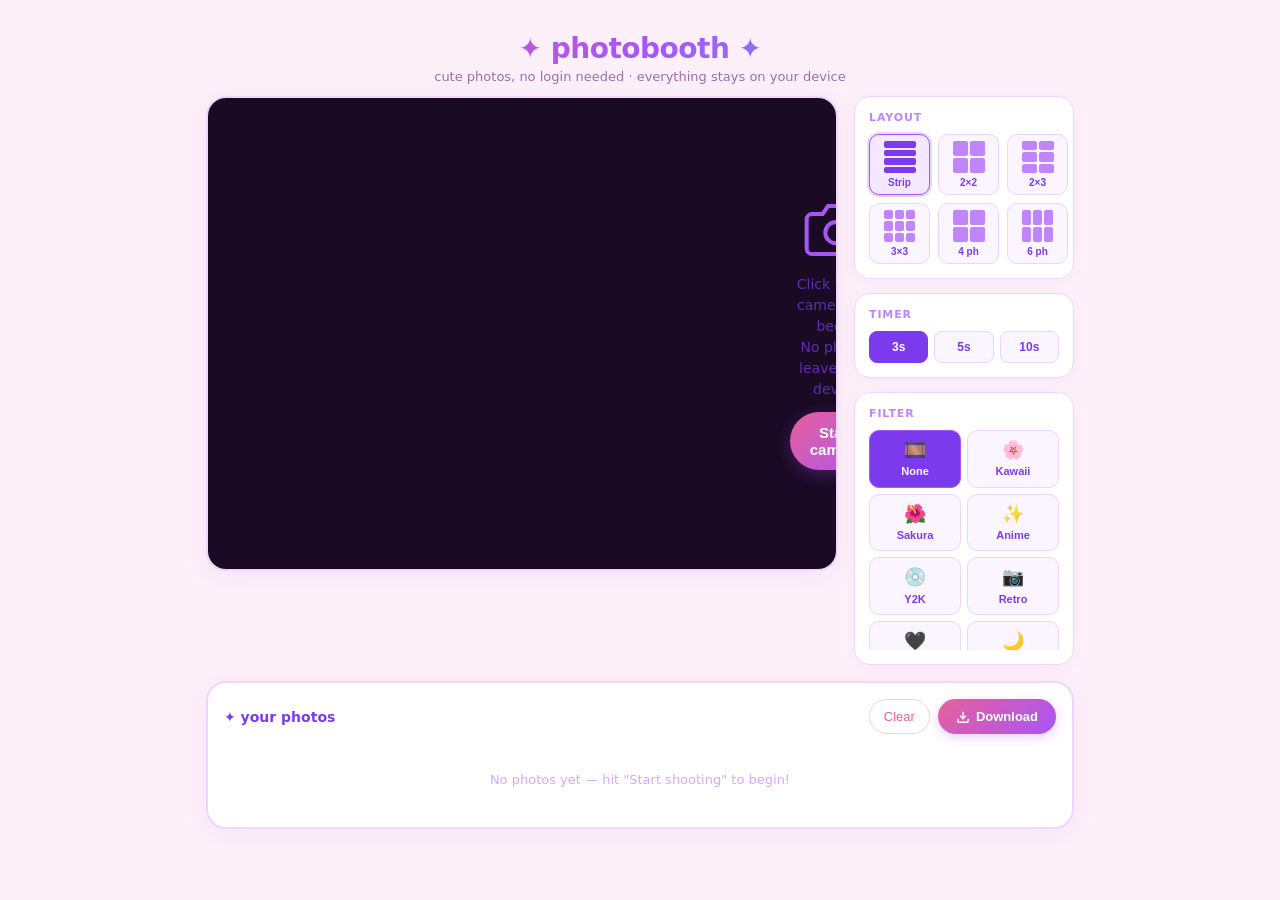
==== index.html @ 2476abb4 "Add files via upload" ====
<!DOCTYPE html>
<html lang="en">
<head>
  <meta charset="UTF-8" />
  <meta name="viewport" content="width=device-width, initial-scale=1.0" />
  <title>✦ Photobooth</title>
  <link rel="stylesheet" href="style.css" />
</head>
<body>
  <div class="app">

    <div class="header">
      <h1>✦ photobooth ✦</h1>
      <p>cute photos, no login needed &middot; everything stays on your device</p>
    </div>

    <div class="main-layout">

      <!-- Camera Section -->
      <div class="camera-section">
        <div class="camera-wrap" id="cameraWrap">
          <video id="video" autoplay playsinline muted></video>
          <canvas id="overlay-canvas"></canvas>
          <div class="countdown-overlay" id="countdown"></div>
          <div class="flash-overlay" id="flash"></div>

          <div class="camera-placeholder" id="placeholder">
            <svg width="64" height="64" viewBox="0 0 24 24" fill="none" stroke="#a855f7" stroke-width="1.5" aria-hidden="true">
              <path d="M23 19a2 2 0 0 1-2 2H3a2 2 0 0 1-2-2V8a2 2 0 0 1 2-2h4l2-3h6l2 3h4a2 2 0 0 1 2 2z"/>
              <circle cx="12" cy="13" r="4"/>
            </svg>
            <p>Click "Start camera" to begin<br />No photos leave your device</p>
            <button class="btn-capture" style="max-width:180px" id="btnStart">Start camera</button>
          </div>
        </div>

        <div class="camera-bar" id="cameraBar">
          <div class="shot-counter" id="shotCounter">0 / 4 photos</div>
          <button class="btn-retake" id="btnRetake" disabled>Retake</button>
          <button class="btn-capture" id="btnCapture" disabled>📸 Start shooting</button>
        </div>
      </div>

      <!-- Sidebar -->
      <div class="sidebar">

        <div class="panel">
          <div class="panel-title">Layout</div>
          <div class="layout-grid" id="layoutGrid"></div>
        </div>

        <div class="panel">
          <div class="panel-title">Timer</div>
          <div class="timer-btns" id="timerBtns"></div>
        </div>

        <div class="panel">
          <div class="panel-title">Filter</div>
          <div class="filter-scroll" id="filterGrid"></div>
        </div>

      </div>
    </div>

    <!-- Strip / Collage Preview -->
    <div class="strip-section" id="stripSection">
      <div class="strip-header">
        <span class="strip-title">✦ your photos</span>
        <div class="strip-actions">
          <button class="btn-clear" id="btnClear">Clear</button>
          <button class="btn-download" id="btnDownload">
            <svg width="14" height="14" viewBox="0 0 24 24" fill="none" stroke="currentColor" stroke-width="2.5" aria-hidden="true">
              <path d="M21 15v4a2 2 0 0 1-2 2H5a2 2 0 0 1-2-2v-4"/>
              <polyline points="7 10 12 15 17 10"/>
              <line x1="12" y1="15" x2="12" y2="3"/>
            </svg>
            Download
          </button>
        </div>
      </div>
      <div id="collagePreview"></div>
    </div>

  </div>

  <!-- Hidden canvas for export -->
  <canvas id="final-canvas" style="display:none"></canvas>

  <script src="script.js"></script>
</body>
</html>
---- style.css ----
/* ============================================
   PHOTOBOOTH — style.css
   ============================================ */

/* ── Reset & Base ── */
*, *::before, *::after {
  box-sizing: border-box;
  margin: 0;
  padding: 0;
}

body {
  font-family: 'Segoe UI', system-ui, sans-serif;
  background: #fdf0f8;
  min-height: 100vh;
  color: #2d1b35;
}

/* ── App Shell ── */
.app {
  max-width: 900px;
  margin: 0 auto;
  padding: 16px;
}

/* ── Header ── */
.header {
  text-align: center;
  padding: 16px 0 12px;
}

.header h1 {
  font-size: 28px;
  font-weight: 700;
  background: linear-gradient(135deg, #e8609a, #a855f7, #60a5fa);
  -webkit-background-clip: text;
  -webkit-text-fill-color: transparent;
  background-clip: text;
  letter-spacing: -0.5px;
}

.header p {
  font-size: 13px;
  color: #9d6db3;
  margin-top: 4px;
}

/* ── Main Two-Column Layout ── */
.main-layout {
  display: grid;
  grid-template-columns: 1fr 220px;
  gap: 16px;
  align-items: start;
}

/* ── Camera Section ── */
.camera-section {
  background: #fff;
  border-radius: 20px;
  overflow: hidden;
  border: 2px solid #f0d6ff;
  box-shadow: 0 4px 24px rgba(168, 85, 247, 0.08);
}

.camera-wrap {
  position: relative;
  width: 100%;
  aspect-ratio: 4 / 3;
  background: #1a0a24;
  overflow: hidden;
  display: flex;
  align-items: center;
  justify-content: center;
}

#video {
  width: 100%;
  height: 100%;
  object-fit: cover;
  transform: scaleX(-1);
  display: block;
}

#overlay-canvas {
  position: absolute;
  inset: 0;
  width: 100%;
  height: 100%;
  pointer-events: none;
  transform: scaleX(-1);
}

/* ── Camera Placeholder ── */
.camera-placeholder {
  display: flex;
  flex-direction: column;
  align-items: center;
  gap: 12px;
  color: #7c3aed;
  padding: 40px;
  text-align: center;
}

.camera-placeholder p {
  font-size: 14px;
  opacity: 0.7;
  line-height: 1.5;
}

/* ── Overlays ── */
.countdown-overlay {
  position: absolute;
  inset: 0;
  display: flex;
  align-items: center;
  justify-content: center;
  background: rgba(0, 0, 0, 0.35);
  font-size: 96px;
  font-weight: 900;
  color: #fff;
  text-shadow: 0 0 40px rgba(232, 96, 154, 0.8);
  z-index: 10;
  pointer-events: none;
  opacity: 0;
  transition: opacity 0.15s;
}

.countdown-overlay.visible {
  opacity: 1;
}

.flash-overlay {
  position: absolute;
  inset: 0;
  background: #fff;
  z-index: 20;
  pointer-events: none;
  opacity: 0;
  transition: opacity 0.15s;
}

.flash-overlay.flash {
  opacity: 1;
}

/* ── Camera Action Bar ── */
.camera-bar {
  display: none;
  padding: 14px 16px;
  align-items: center;
  justify-content: space-between;
  gap: 12px;
  border-top: 1px solid #f0d6ff;
}

.shot-counter {
  font-size: 13px;
  color: #9d6db3;
  font-weight: 500;
  white-space: nowrap;
}

/* ── Buttons ── */
.btn-capture {
  flex: 1;
  padding: 12px 20px;
  background: linear-gradient(135deg, #e8609a, #a855f7);
  border: none;
  border-radius: 50px;
  color: #fff;
  font-size: 15px;
  font-weight: 600;
  cursor: pointer;
  transition: transform 0.1s, box-shadow 0.1s;
  box-shadow: 0 4px 16px rgba(168, 85, 247, 0.3);
}

.btn-capture:hover {
  transform: translateY(-1px);
  box-shadow: 0 6px 20px rgba(168, 85, 247, 0.4);
}

.btn-capture:active {
  transform: scale(0.97);
}

.btn-capture:disabled {
  opacity: 0.5;
  cursor: not-allowed;
  transform: none;
  box-shadow: none;
}

.btn-retake {
  padding: 10px 16px;
  background: none;
  border: 1.5px solid #e0c0ff;
  border-radius: 50px;
  color: #9d6db3;
  font-size: 13px;
  cursor: pointer;
  font-weight: 500;
  transition: background 0.15s;
}

.btn-retake:hover {
  background: #f9f0ff;
}

.btn-retake:disabled {
  opacity: 0.4;
  cursor: not-allowed;
}

/* ── Sidebar ── */
.sidebar {
  display: flex;
  flex-direction: column;
  gap: 14px;
}

.panel {
  background: #fff;
  border-radius: 16px;
  border: 1.5px solid #f0d6ff;
  padding: 14px;
  box-shadow: 0 2px 12px rgba(168, 85, 247, 0.06);
}

.panel-title {
  font-size: 11px;
  font-weight: 700;
  letter-spacing: 0.08em;
  text-transform: uppercase;
  color: #c084fc;
  margin-bottom: 10px;
}

/* ── Layout Picker ── */
.layout-grid {
  display: grid;
  grid-template-columns: repeat(3, 1fr);
  gap: 8px;
}

.layout-btn {
  aspect-ratio: 1;
  border: 1.5px solid #e9d5ff;
  border-radius: 10px;
  background: #faf5ff;
  cursor: pointer;
  display: flex;
  flex-direction: column;
  align-items: center;
  justify-content: center;
  gap: 4px;
  transition: border-color 0.15s, background 0.15s, box-shadow 0.15s;
  padding: 6px;
}

.layout-btn:hover {
  border-color: #a855f7;
  background: #f3e8ff;
}

.layout-btn.active {
  border-color: #a855f7;
  background: #f3e8ff;
  box-shadow: 0 0 0 2px #e9d5ff;
}

.layout-btn span {
  font-size: 10px;
  color: #7c3aed;
  font-weight: 600;
}

.layout-dots {
  display: grid;
  gap: 2px;
  width: 32px;
  height: 32px;
}

.layout-dots .dot {
  background: #c084fc;
  border-radius: 2px;
}

.layout-btn.active .dot {
  background: #7c3aed;
}

/* ── Timer Picker ── */
.timer-btns {
  display: flex;
  gap: 6px;
}

.timer-btn {
  flex: 1;
  padding: 8px;
  border: 1.5px solid #e9d5ff;
  border-radius: 8px;
  background: #faf5ff;
  cursor: pointer;
  font-size: 12px;
  font-weight: 600;
  color: #7c3aed;
  transition: background 0.15s, color 0.15s, border-color 0.15s;
  text-align: center;
}

.timer-btn.active {
  background: #7c3aed;
  color: #fff;
  border-color: #7c3aed;
}

/* ── Filter Picker ── */
.filter-scroll {
  display: grid;
  grid-template-columns: 1fr 1fr;
  gap: 6px;
  max-height: 220px;
  overflow-y: auto;
}

.filter-btn {
  padding: 8px 6px;
  border: 1.5px solid #e9d5ff;
  border-radius: 10px;
  background: #faf5ff;
  cursor: pointer;
  font-size: 11px;
  font-weight: 600;
  color: #7c3aed;
  transition: background 0.15s, color 0.15s, border-color 0.15s;
  text-align: center;
  line-height: 1.3;
}

.filter-btn:hover {
  border-color: #a855f7;
  background: #f3e8ff;
}

.filter-btn.active {
  border-color: #a855f7;
  background: #7c3aed;
  color: #fff;
}

.filter-icon {
  font-size: 18px;
  display: block;
  margin-bottom: 2px;
}

/* ── Collage / Strip Section ── */
.strip-section {
  background: #fff;
  border-radius: 20px;
  border: 2px solid #f0d6ff;
  padding: 16px;
  box-shadow: 0 4px 24px rgba(168, 85, 247, 0.08);
  margin-top: 16px;
}

.strip-header {
  display: flex;
  align-items: center;
  justify-content: space-between;
  margin-bottom: 14px;
}

.strip-title {
  font-size: 14px;
  font-weight: 700;
  color: #7c3aed;
}

.strip-actions {
  display: flex;
  gap: 8px;
}

.btn-download {
  padding: 9px 18px;
  background: linear-gradient(135deg, #e8609a, #a855f7);
  border: none;
  border-radius: 50px;
  color: #fff;
  font-size: 13px;
  font-weight: 600;
  cursor: pointer;
  display: flex;
  align-items: center;
  gap: 6px;
  transition: transform 0.1s, box-shadow 0.1s;
  box-shadow: 0 3px 12px rgba(168, 85, 247, 0.3);
}

.btn-download:hover {
  transform: translateY(-1px);
  box-shadow: 0 5px 16px rgba(168, 85, 247, 0.4);
}

.btn-download:active {
  transform: scale(0.97);
}

.btn-clear {
  padding: 9px 14px;
  background: none;
  border: 1.5px solid #fecdd3;
  border-radius: 50px;
  color: #e8609a;
  font-size: 13px;
  font-weight: 500;
  cursor: pointer;
  transition: background 0.15s;
}

.btn-clear:hover {
  background: #fff1f2;
}

/* ── Collage Preview ── */
.empty-strip {
  text-align: center;
  color: #c084fc;
  font-size: 13px;
  padding: 24px;
  opacity: 0.7;
}

.photo-strip {
  display: flex;
  flex-direction: column;
  gap: 4px;
  background: #1a0a24;
  padding: 8px;
  border-radius: 8px;
  width: fit-content;
}

.strip-photo {
  width: 120px;
  height: 90px;
  object-fit: cover;
  border-radius: 4px;
  display: block;
}

.collage-grid {
  display: grid;
  gap: 4px;
  background: #1a0a24;
  padding: 8px;
  border-radius: 8px;
  width: fit-content;
}

.collage-photo {
  width: 100%;
  height: 100%;
  object-fit: cover;
  border-radius: 4px;
  display: block;
}

.collage-empty-cell {
  background: #2d1042;
  display: flex;
  align-items: center;
  justify-content: center;
  color: #6d28d9;
  font-size: 20px;
  border-radius: 4px;
}

/* ── Responsive ── */
@media (max-width: 640px) {
  .main-layout {
    grid-template-columns: 1fr;
  }

  .sidebar {
    flex-direction: row;
    flex-wrap: wrap;
  }

  .panel {
    flex: 1;
    min-width: 160px;
  }

  .header h1 {
    font-size: 22px;
  }
}
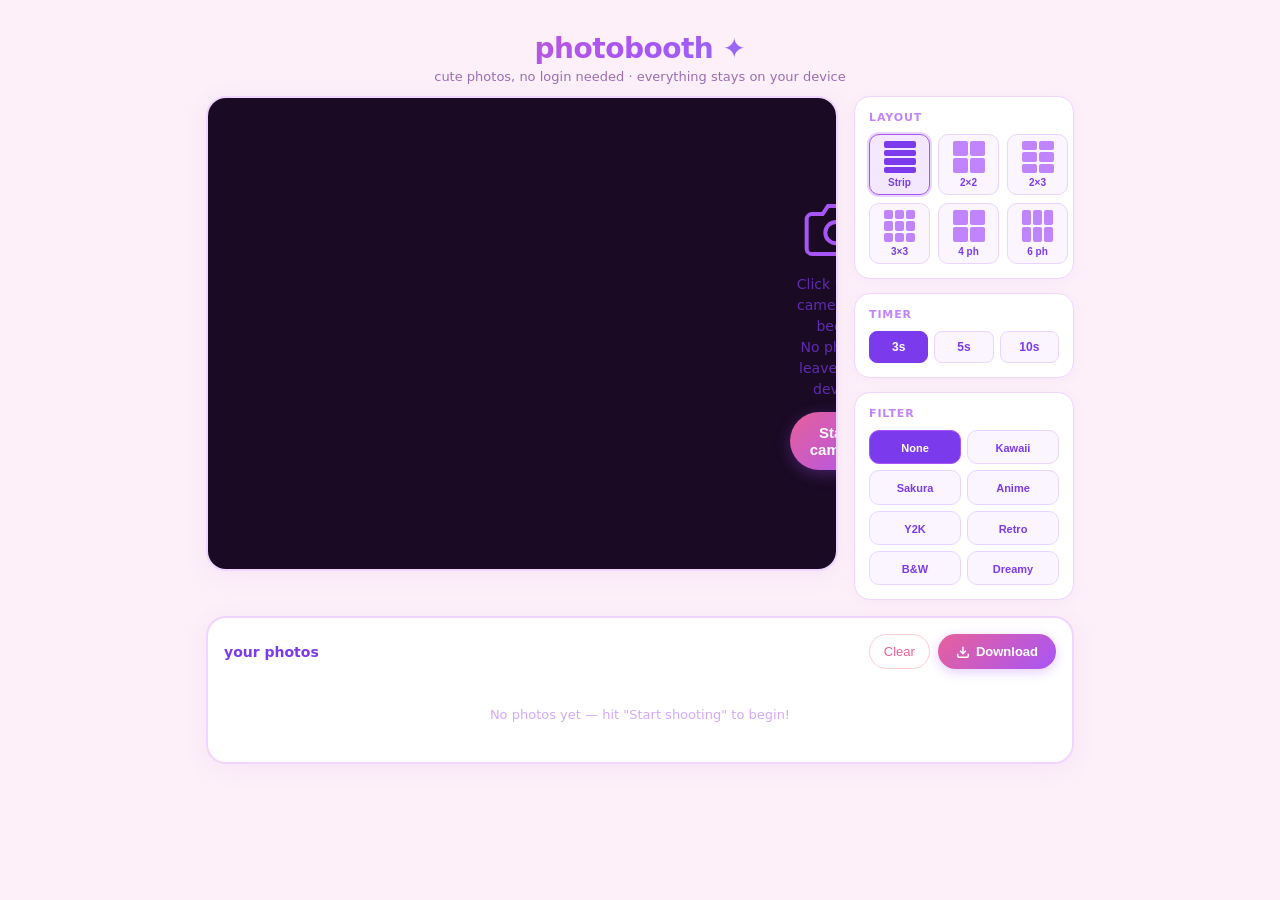
==== commit 567c1688: "Remove special characters from title and headers" ====
--- a/index.html
+++ b/index.html
@@ -3,14 +3,14 @@
 <head>
   <meta charset="UTF-8" />
   <meta name="viewport" content="width=device-width, initial-scale=1.0" />
-  <title>✦ Photobooth</title>
+  <title>Photobooth</title>
   <link rel="stylesheet" href="style.css" />
 </head>
 <body>
   <div class="app">
 
     <div class="header">
-      <h1>✦ photobooth ✦</h1>
+      <h1>photobooth ✦</h1>
       <p>cute photos, no login needed &middot; everything stays on your device</p>
     </div>
 
@@ -65,7 +65,7 @@
     <!-- Strip / Collage Preview -->
     <div class="strip-section" id="stripSection">
       <div class="strip-header">
-        <span class="strip-title">✦ your photos</span>
+        <span class="strip-title">your photos</span>
         <div class="strip-actions">
           <button class="btn-clear" id="btnClear">Clear</button>
           <button class="btn-download" id="btnDownload">
@@ -88,4 +88,4 @@
 
   <script src="script.js"></script>
 </body>
-</html>+</html>
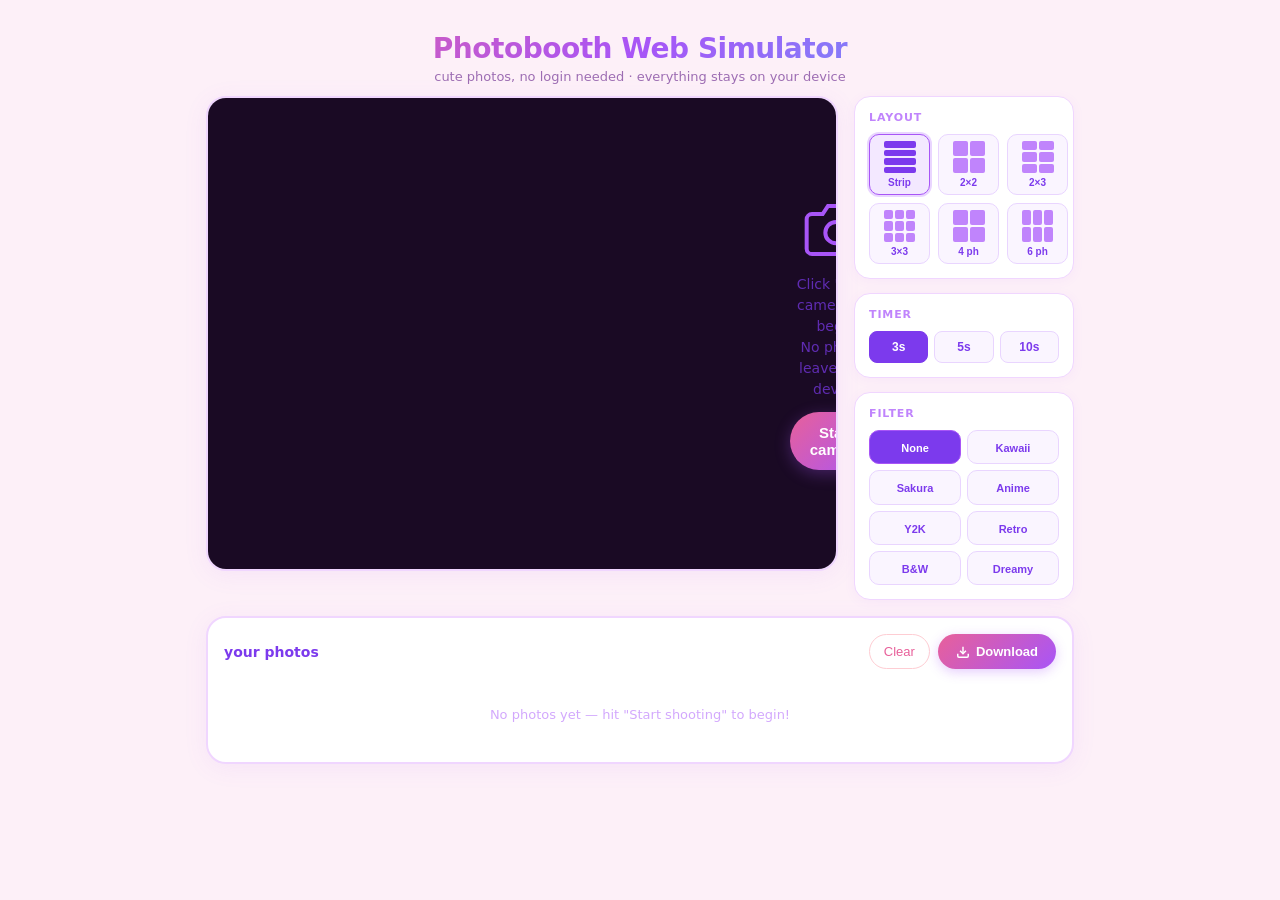
==== commit dd0bcc59: "Update header and button text in index.html" ====
--- a/index.html
+++ b/index.html
@@ -10,7 +10,7 @@
   <div class="app">
 
     <div class="header">
-      <h1>photobooth ✦</h1>
+      <h1>Photobooth Web Simulator</h1>
       <p>cute photos, no login needed &middot; everything stays on your device</p>
     </div>
 
@@ -37,7 +37,7 @@
         <div class="camera-bar" id="cameraBar">
           <div class="shot-counter" id="shotCounter">0 / 4 photos</div>
           <button class="btn-retake" id="btnRetake" disabled>Retake</button>
-          <button class="btn-capture" id="btnCapture" disabled>📸 Start shooting</button>
+          <button class="btn-capture" id="btnCapture" disabled>Start shooting</button>
         </div>
       </div>
 
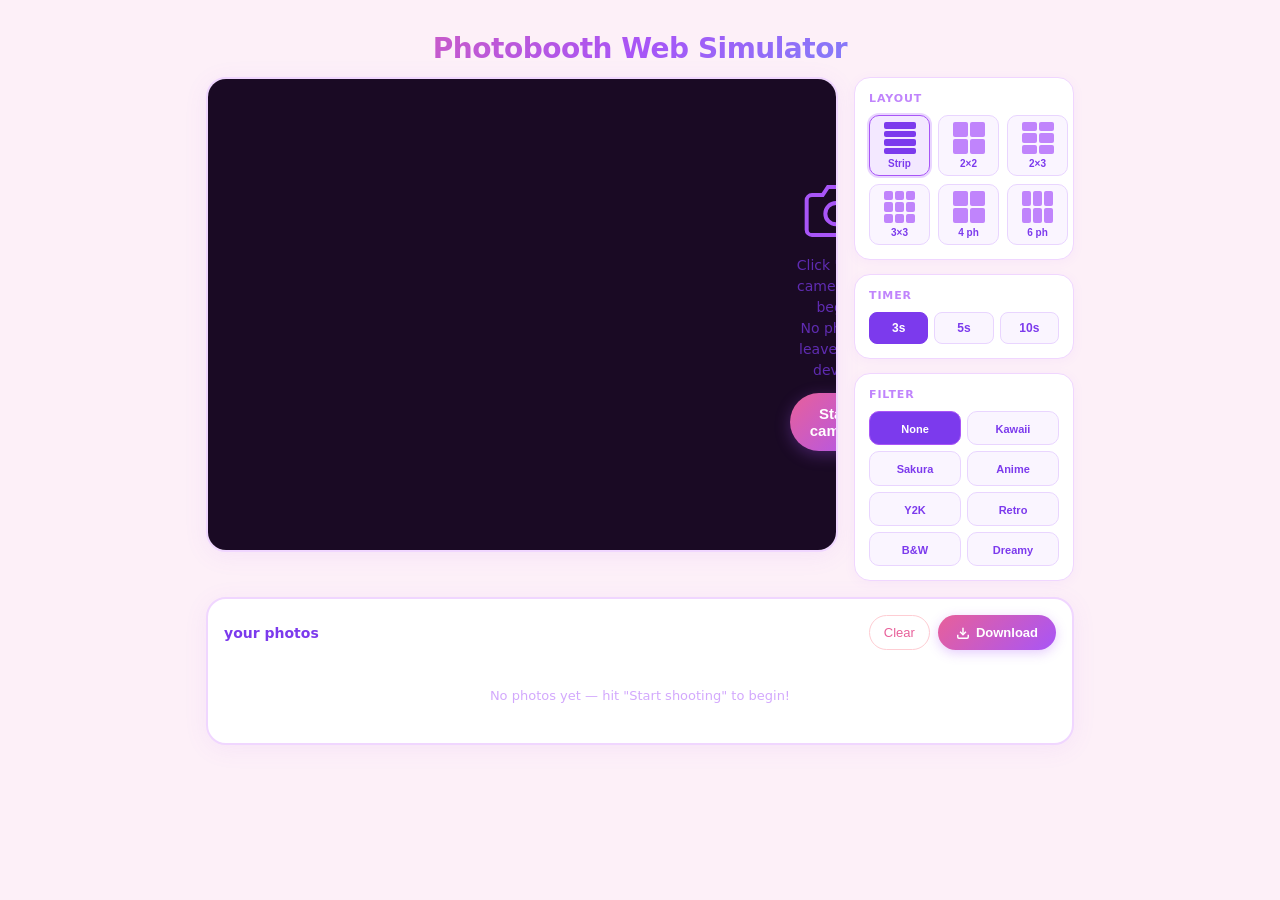
==== commit a7f3a3aa: "Update index.html" ====
--- a/index.html
+++ b/index.html
@@ -3,7 +3,7 @@
 <head>
   <meta charset="UTF-8" />
   <meta name="viewport" content="width=device-width, initial-scale=1.0" />
-  <title>Photobooth</title>
+  <title> Photobooth Sim </title>
   <link rel="stylesheet" href="style.css" />
 </head>
 <body>
@@ -11,7 +11,7 @@
 
     <div class="header">
       <h1>Photobooth Web Simulator</h1>
-      <p>cute photos, no login needed &middot; everything stays on your device</p>
+    <!-- <p>cute photos, no login needed &middot; everything stays on your device</p> -->
     </div>
 
     <div class="main-layout">
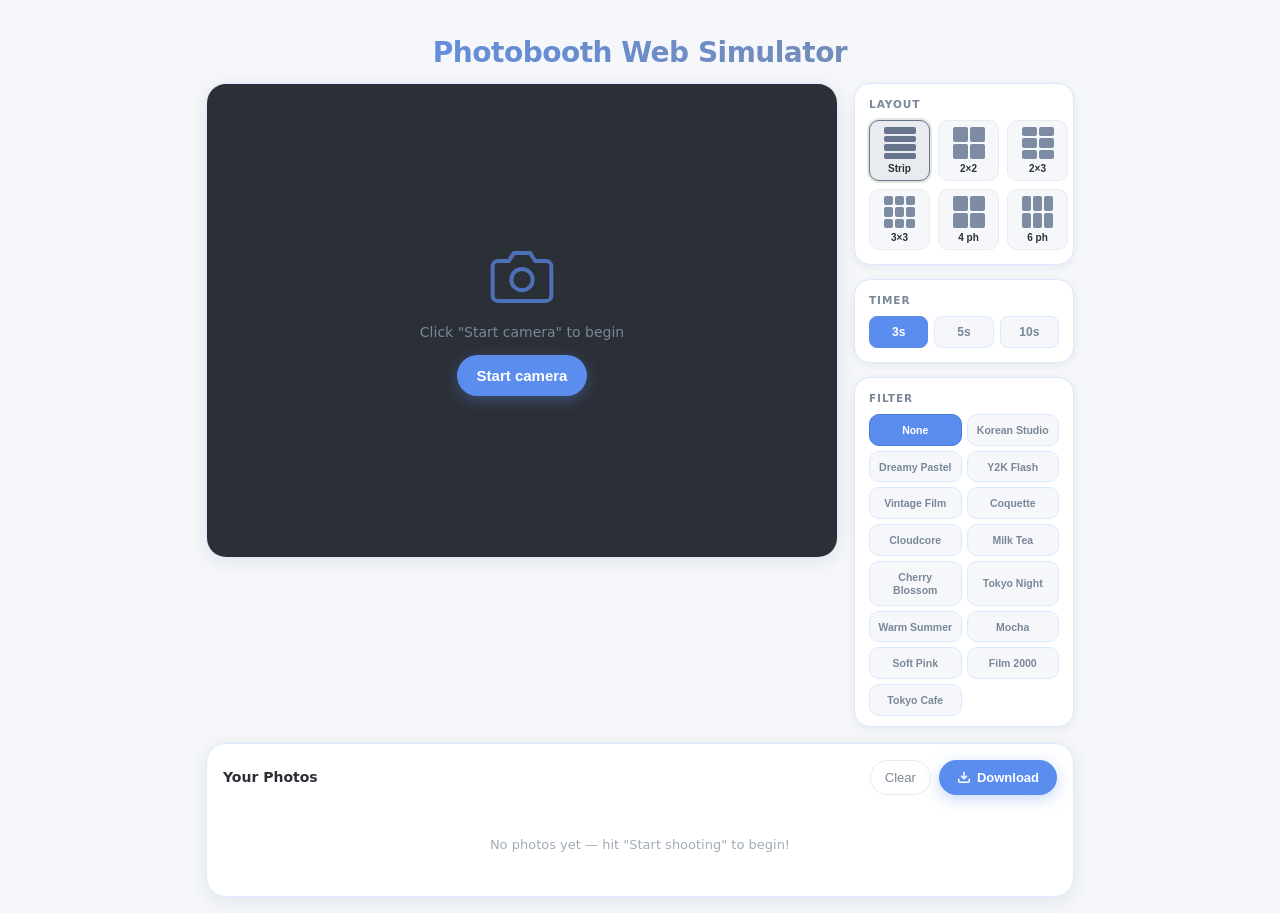
==== commit 9dad679b: "Add files via upload" ====
--- a/index.html
+++ b/index.html
@@ -3,7 +3,7 @@
 <head>
   <meta charset="UTF-8" />
   <meta name="viewport" content="width=device-width, initial-scale=1.0" />
-  <title> Photobooth Sim </title>
+  <title>Photobooth Web Simulator - Beta</title>
   <link rel="stylesheet" href="style.css" />
 </head>
 <body>
@@ -11,15 +11,20 @@
 
     <div class="header">
       <h1>Photobooth Web Simulator</h1>
-    <!-- <p>cute photos, no login needed &middot; everything stays on your device</p> -->
     </div>
 
     <div class="main-layout">
 
-      <!-- Camera Section -->
+      <!-- Camera Section --> 
       <div class="camera-section">
         <div class="camera-wrap" id="cameraWrap">
-          <video id="video" autoplay playsinline muted></video>
+          <!--
+            #glCanvas  — WebGL canvas that renders the live filtered preview.
+            #video     — hidden; used only as a WebGL texture source.
+            #overlay-canvas — 2D canvas for emoji particle animation on top.
+          -->
+          <canvas id="glCanvas"></canvas>
+          <video id="video" autoplay playsinline muted style="display:none"></video>
           <canvas id="overlay-canvas"></canvas>
           <div class="countdown-overlay" id="countdown"></div>
           <div class="flash-overlay" id="flash"></div>
@@ -29,7 +34,7 @@
               <path d="M23 19a2 2 0 0 1-2 2H3a2 2 0 0 1-2-2V8a2 2 0 0 1 2-2h4l2-3h6l2 3h4a2 2 0 0 1 2 2z"/>
               <circle cx="12" cy="13" r="4"/>
             </svg>
-            <p>Click "Start camera" to begin<br />No photos leave your device</p>
+            <p>Click "Start camera" to begin</p>
             <button class="btn-capture" style="max-width:180px" id="btnStart">Start camera</button>
           </div>
         </div>
@@ -37,7 +42,7 @@
         <div class="camera-bar" id="cameraBar">
           <div class="shot-counter" id="shotCounter">0 / 4 photos</div>
           <button class="btn-retake" id="btnRetake" disabled>Retake</button>
-          <button class="btn-capture" id="btnCapture" disabled>Start shooting</button>
+          <button class="btn-capture" id="btnCapture" disabled> Start shooting</button>
         </div>
       </div>
 
@@ -54,7 +59,7 @@
           <div class="timer-btns" id="timerBtns"></div>
         </div>
 
-        <div class="panel">
+        <div class="panel panel-filters">
           <div class="panel-title">Filter</div>
           <div class="filter-scroll" id="filterGrid"></div>
         </div>
@@ -62,10 +67,16 @@
       </div>
     </div>
 
-    <!-- Strip / Collage Preview -->
-    <div class="strip-section" id="stripSection">
+    <!-- Processing toast — shown during heavy WebGL operations -->
+    <div class="processing-toast" id="processingToast">
+      <span class="processing-spinner"></span>
+      <span id="processingMsg">Applying filter…</span>
+    </div>
+
+    <!-- Collage Preview -->
+    <div class="strip-section">
       <div class="strip-header">
-        <span class="strip-title">your photos</span>
+        <span class="strip-title">Your Photos</span>
         <div class="strip-actions">
           <button class="btn-clear" id="btnClear">Clear</button>
           <button class="btn-download" id="btnDownload">
@@ -83,9 +94,12 @@
 
   </div>
 
-  <!-- Hidden canvas for export -->
+  <!-- Hidden 2D canvas for final collage export -->
   <canvas id="final-canvas" style="display:none"></canvas>
 
+  <!-- filters.js defines AESTHETIC_FILTERS and the WebGL engine -->
+  <script src="filters.js"></script>
+  <!-- script.js handles camera, capture flow, UI, collage, download -->
   <script src="script.js"></script>
 </body>
-</html>
+</html>
--- a/style.css
+++ b/style.css
@@ -1,6 +1,29 @@
 /* ============================================
    PHOTOBOOTH — style.css
    ============================================ */
+
+/* ── Design Tokens ── */
+:root {
+  --primary-blue:      #5B8DEF;
+  --primary-blue-dark: #4679DD;
+  --primary-blue-light:#DCE8FF;
+
+  --steel-blue:        #7D8CA3;
+  --steel-blue-dark:   #66758C;
+  --steel-blue-light:  #E8ECF1;
+
+  --background:        #F5F7FA;
+  --surface:           #FFFFFF;
+  --surface-alt:       #EEF2F6;
+
+  --cool-gray:         #7A8798;
+  --text:              #2B2F36;
+  --navy:              #1B2A41;
+
+  --shadow-sm:         0 2px 10px rgba(27, 42, 65, 0.07);
+  --shadow-md:         0 4px 20px rgba(27, 42, 65, 0.09);
+  --shadow-blue:       0 4px 16px rgba(91, 141, 239, 0.35);
+}
 
 /* ── Reset & Base ── */
 *, *::before, *::after {
@@ -11,9 +34,9 @@
 
 body {
   font-family: 'Segoe UI', system-ui, sans-serif;
-  background: #fdf0f8;
+  background: var(--background);
   min-height: 100vh;
-  color: #2d1b35;
+  color: var(--text);
 }
 
 /* ── App Shell ── */
@@ -26,13 +49,13 @@
 /* ── Header ── */
 .header {
   text-align: center;
-  padding: 16px 0 12px;
+  padding: 20px 0 14px;
 }
 
 .header h1 {
   font-size: 28px;
   font-weight: 700;
-  background: linear-gradient(135deg, #e8609a, #a855f7, #60a5fa);
+  background: linear-gradient(135deg, var(--primary-blue), var(--steel-blue));
   -webkit-background-clip: text;
   -webkit-text-fill-color: transparent;
   background-clip: text;
@@ -41,8 +64,8 @@
 
 .header p {
   font-size: 13px;
-  color: #9d6db3;
-  margin-top: 4px;
+  color: var(--cool-gray);
+  margin-top: 5px;
 }
 
 /* ── Main Two-Column Layout ── */
@@ -55,30 +78,32 @@
 
 /* ── Camera Section ── */
 .camera-section {
-  background: #fff;
+  background: var(--surface);
   border-radius: 20px;
   overflow: hidden;
-  border: 2px solid #f0d6ff;
-  box-shadow: 0 4px 24px rgba(168, 85, 247, 0.08);
+  border: 1.5px solid var(--primary-blue-light);
+  box-shadow: var(--shadow-md);
 }
 
 .camera-wrap {
   position: relative;
   width: 100%;
   aspect-ratio: 4 / 3;
-  background: #1a0a24;
+  background: var(--text);
   overflow: hidden;
   display: flex;
   align-items: center;
   justify-content: center;
 }
 
-#video {
+/* WebGL canvas — fills the camera wrap, mirroring handled in GLSL */
+#glCanvas {
+  position: absolute;
+  inset: 0;
   width: 100%;
   height: 100%;
   object-fit: cover;
-  transform: scaleX(-1);
-  display: block;
+  display: none;
 }
 
 #overlay-canvas {
@@ -87,7 +112,6 @@
   width: 100%;
   height: 100%;
   pointer-events: none;
-  transform: scaleX(-1);
 }
 
 /* ── Camera Placeholder ── */
@@ -96,15 +120,21 @@
   flex-direction: column;
   align-items: center;
   gap: 12px;
-  color: #7c3aed;
+  color: var(--primary-blue);
   padding: 40px;
   text-align: center;
+  z-index: 2;
+}
+
+.camera-placeholder svg {
+  stroke: var(--primary-blue);
+  opacity: 0.7;
 }
 
 .camera-placeholder p {
   font-size: 14px;
-  opacity: 0.7;
-  line-height: 1.5;
+  color: var(--cool-gray);
+  line-height: 1.6;
 }
 
 /* ── Overlays ── */
@@ -114,11 +144,11 @@
   display: flex;
   align-items: center;
   justify-content: center;
-  background: rgba(0, 0, 0, 0.35);
+  background: rgba(53, 53, 53, 0.40);
   font-size: 96px;
   font-weight: 900;
-  color: #fff;
-  text-shadow: 0 0 40px rgba(232, 96, 154, 0.8);
+  color: var(--surface);
+  text-shadow: 0 0 40px rgba(216, 167, 177, 0.8);
   z-index: 10;
   pointer-events: none;
   opacity: 0;
@@ -132,7 +162,7 @@
 .flash-overlay {
   position: absolute;
   inset: 0;
-  background: #fff;
+  background: var(--surface);
   z-index: 20;
   pointer-events: none;
   opacity: 0;
@@ -150,34 +180,36 @@
   align-items: center;
   justify-content: space-between;
   gap: 12px;
-  border-top: 1px solid #f0d6ff;
+  border-top: 1px solid var(--primary-blue-light);
+  background: var(--surface);
 }
 
 .shot-counter {
   font-size: 13px;
-  color: #9d6db3;
+  color: var(--cool-gray);
   font-weight: 500;
   white-space: nowrap;
 }
 
-/* ── Buttons ── */
+/* ── Primary Button (capture / download) ── */
 .btn-capture {
   flex: 1;
   padding: 12px 20px;
-  background: linear-gradient(135deg, #e8609a, #a855f7);
+  background: var(--primary-blue);
   border: none;
   border-radius: 50px;
-  color: #fff;
+  color: var(--surface);
   font-size: 15px;
   font-weight: 600;
   cursor: pointer;
-  transition: transform 0.1s, box-shadow 0.1s;
-  box-shadow: 0 4px 16px rgba(168, 85, 247, 0.3);
+  transition: transform 0.1s, box-shadow 0.1s, background 0.15s;
+  box-shadow: var(--shadow-blue);
 }
 
 .btn-capture:hover {
+  background: var(--primary-blue-dark);
   transform: translateY(-1px);
-  box-shadow: 0 6px 20px rgba(168, 85, 247, 0.4);
+  box-shadow: 0 6px 20px rgba(216, 167, 177, 0.45);
 }
 
 .btn-capture:active {
@@ -185,32 +217,31 @@
 }
 
 .btn-capture:disabled {
-  opacity: 0.5;
+  opacity: 0.45;
   cursor: not-allowed;
   transform: none;
   box-shadow: none;
 }
 
+/* ── Ghost Button (retake / clear) ── */
 .btn-retake {
   padding: 10px 16px;
   background: none;
-  border: 1.5px solid #e0c0ff;
+  border: 1.5px solid var(--primary-blue-light);
   border-radius: 50px;
-  color: #9d6db3;
+  color: var(--cool-gray);
   font-size: 13px;
   cursor: pointer;
   font-weight: 500;
-  transition: background 0.15s;
+  transition: background 0.15s, border-color 0.15s;
 }
 
 .btn-retake:hover {
-  background: #f9f0ff;
-}
-
-.btn-retake:disabled {
-  opacity: 0.4;
-  cursor: not-allowed;
-}
+  background: var(--surface-alt);
+  border-color: var(--primary-blue);
+}
+
+.btn-retake:disabled { opacity: 0.4; cursor: not-allowed; }
 
 /* ── Sidebar ── */
 .sidebar {
@@ -220,19 +251,19 @@
 }
 
 .panel {
-  background: #fff;
+  background: var(--surface);
   border-radius: 16px;
-  border: 1.5px solid #f0d6ff;
+  border: 1.5px solid var(--primary-blue-light);
   padding: 14px;
-  box-shadow: 0 2px 12px rgba(168, 85, 247, 0.06);
+  box-shadow: var(--shadow-sm);
 }
 
 .panel-title {
-  font-size: 11px;
+  font-size: 10.5px;
   font-weight: 700;
-  letter-spacing: 0.08em;
+  letter-spacing: 0.09em;
   text-transform: uppercase;
-  color: #c084fc;
+  color: var(--cool-gray);
   margin-bottom: 10px;
 }
 
@@ -245,9 +276,9 @@
 
 .layout-btn {
   aspect-ratio: 1;
-  border: 1.5px solid #e9d5ff;
+  border: 1.5px solid var(--steel-blue-light);
   border-radius: 10px;
-  background: #faf5ff;
+  background: var(--background);
   cursor: pointer;
   display: flex;
   flex-direction: column;
@@ -259,111 +290,146 @@
 }
 
 .layout-btn:hover {
-  border-color: #a855f7;
-  background: #f3e8ff;
+  border-color: var(--steel-blue);
+  background: var(--steel-blue-light);
 }
 
 .layout-btn.active {
-  border-color: #a855f7;
-  background: #f3e8ff;
-  box-shadow: 0 0 0 2px #e9d5ff;
+  border-color: var(--steel-blue-dark);
+  background: var(--steel-blue-light);
+  box-shadow: 0 0 0 2px rgba(168, 184, 160, 0.35);
 }
 
 .layout-btn span {
   font-size: 10px;
-  color: #7c3aed;
+  color: var(--text);
   font-weight: 600;
 }
 
-.layout-dots {
-  display: grid;
-  gap: 2px;
-  width: 32px;
-  height: 32px;
-}
-
-.layout-dots .dot {
-  background: #c084fc;
-  border-radius: 2px;
-}
-
-.layout-btn.active .dot {
-  background: #7c3aed;
-}
+.layout-dots { display: grid; gap: 2px; width: 32px; height: 32px; }
+.layout-dots .dot { background: var(--steel-blue); border-radius: 2px; }
+.layout-btn.active .dot { background: var(--steel-blue-dark); }
 
 /* ── Timer Picker ── */
-.timer-btns {
-  display: flex;
-  gap: 6px;
-}
+.timer-btns { display: flex; gap: 6px; }
 
 .timer-btn {
   flex: 1;
   padding: 8px;
-  border: 1.5px solid #e9d5ff;
+  border: 1.5px solid var(--primary-blue-light);
   border-radius: 8px;
-  background: #faf5ff;
+  background: var(--background);
   cursor: pointer;
   font-size: 12px;
   font-weight: 600;
-  color: #7c3aed;
+  color: var(--cool-gray);
   transition: background 0.15s, color 0.15s, border-color 0.15s;
   text-align: center;
 }
 
 .timer-btn.active {
-  background: #7c3aed;
-  color: #fff;
-  border-color: #7c3aed;
+  background: var(--primary-blue);
+  color: var(--surface);
+  border-color: var(--primary-blue);
+}
+
+.timer-btn:hover:not(.active) {
+  border-color: var(--primary-blue);
+  background: var(--surface-alt);
 }
 
 /* ── Filter Picker ── */
+.panel-filters { padding-bottom: 10px; }
+
 .filter-scroll {
   display: grid;
   grid-template-columns: 1fr 1fr;
-  gap: 6px;
-  max-height: 220px;
+  gap: 5px;
+  max-height: 310px;
   overflow-y: auto;
+  scrollbar-width: thin;
+  scrollbar-color: var(--primary-blue-light) transparent;
+}
+
+.filter-scroll::-webkit-scrollbar { width: 4px; }
+.filter-scroll::-webkit-scrollbar-thumb {
+  background: var(--primary-blue-light);
+  border-radius: 4px;
 }
 
 .filter-btn {
-  padding: 8px 6px;
-  border: 1.5px solid #e9d5ff;
+  padding: 7px 5px;
+  border: 1.5px solid var(--primary-blue-light);
   border-radius: 10px;
-  background: #faf5ff;
-  cursor: pointer;
-  font-size: 11px;
+  background: var(--background);
+  cursor: pointer;
+  font-size: 10.5px;
   font-weight: 600;
-  color: #7c3aed;
+  color: var(--cool-gray);
   transition: background 0.15s, color 0.15s, border-color 0.15s;
   text-align: center;
   line-height: 1.3;
 }
 
 .filter-btn:hover {
-  border-color: #a855f7;
-  background: #f3e8ff;
+  border-color: var(--primary-blue);
+  background: var(--surface-alt);
+  color: var(--text);
 }
 
 .filter-btn.active {
-  border-color: #a855f7;
-  background: #7c3aed;
-  color: #fff;
-}
-
-.filter-icon {
-  font-size: 18px;
-  display: block;
-  margin-bottom: 2px;
-}
+  border-color: var(--primary-blue-dark);
+  background: var(--primary-blue);
+  color: var(--surface);
+}
+
+.filter-icon { font-size: 17px; display: block; margin-bottom: 2px; }
+
+/* ── Processing Toast ── */
+.processing-toast {
+  position: fixed;
+  bottom: 28px;
+  left: 50%;
+  transform: translateX(-50%) translateY(80px);
+  background: var(--text);
+  color: var(--surface);
+  border-radius: 50px;
+  padding: 10px 20px;
+  font-size: 13px;
+  font-weight: 500;
+  display: flex;
+  align-items: center;
+  gap: 10px;
+  box-shadow: 0 6px 24px rgba(53, 53, 53, 0.25);
+  z-index: 100;
+  transition: transform 0.3s cubic-bezier(0.34, 1.56, 0.64, 1), opacity 0.3s;
+  opacity: 0;
+  pointer-events: none;
+}
+
+.processing-toast.visible {
+  transform: translateX(-50%) translateY(0);
+  opacity: 1;
+}
+
+.processing-spinner {
+  width: 14px; height: 14px;
+  border: 2px solid rgba(250, 247, 242, 0.35);
+  border-top-color: var(--surface);
+  border-radius: 50%;
+  animation: spin 0.7s linear infinite;
+  flex-shrink: 0;
+}
+
+@keyframes spin { to { transform: rotate(360deg); } }
 
 /* ── Collage / Strip Section ── */
 .strip-section {
-  background: #fff;
+  background: var(--surface);
   border-radius: 20px;
-  border: 2px solid #f0d6ff;
+  border: 1.5px solid var(--primary-blue-light);
   padding: 16px;
-  box-shadow: 0 4px 24px rgba(168, 85, 247, 0.08);
+  box-shadow: var(--shadow-md);
   margin-top: 16px;
 }
 
@@ -377,61 +443,58 @@
 .strip-title {
   font-size: 14px;
   font-weight: 700;
-  color: #7c3aed;
-}
-
-.strip-actions {
-  display: flex;
-  gap: 8px;
-}
+  color: var(--text);
+}
+
+.strip-actions { display: flex; gap: 8px; }
 
 .btn-download {
   padding: 9px 18px;
-  background: linear-gradient(135deg, #e8609a, #a855f7);
+  background: var(--primary-blue);
   border: none;
   border-radius: 50px;
-  color: #fff;
+  color: var(--surface);
   font-size: 13px;
   font-weight: 600;
   cursor: pointer;
   display: flex;
   align-items: center;
   gap: 6px;
-  transition: transform 0.1s, box-shadow 0.1s;
-  box-shadow: 0 3px 12px rgba(168, 85, 247, 0.3);
+  transition: transform 0.1s, box-shadow 0.1s, background 0.15s;
+  box-shadow: var(--shadow-blue);
 }
 
 .btn-download:hover {
+  background: var(--primary-blue-dark);
   transform: translateY(-1px);
-  box-shadow: 0 5px 16px rgba(168, 85, 247, 0.4);
-}
-
-.btn-download:active {
-  transform: scale(0.97);
-}
+  box-shadow: 0 5px 16px rgba(216, 167, 177, 0.45);
+}
+
+.btn-download:active { transform: scale(0.97); }
 
 .btn-clear {
   padding: 9px 14px;
   background: none;
-  border: 1.5px solid #fecdd3;
+  border: 1.5px solid var(--steel-blue-light);
   border-radius: 50px;
-  color: #e8609a;
+  color: var(--cool-gray);
   font-size: 13px;
   font-weight: 500;
   cursor: pointer;
-  transition: background 0.15s;
+  transition: background 0.15s, border-color 0.15s;
 }
 
 .btn-clear:hover {
-  background: #fff1f2;
+  background: var(--steel-blue-light);
+  border-color: var(--steel-blue);
 }
 
 /* ── Collage Preview ── */
 .empty-strip {
   text-align: center;
-  color: #c084fc;
-  font-size: 13px;
-  padding: 24px;
+  color: var(--cool-gray);
+  font-size: 13px;
+  padding: 28px;
   opacity: 0.7;
 }
 
@@ -439,7 +502,7 @@
   display: flex;
   flex-direction: column;
   gap: 4px;
-  background: #1a0a24;
+  background: var(--text);
   padding: 8px;
   border-radius: 8px;
   width: fit-content;
@@ -456,7 +519,7 @@
 .collage-grid {
   display: grid;
   gap: 4px;
-  background: #1a0a24;
+  background: var(--text);
   padding: 8px;
   border-radius: 8px;
   width: fit-content;
@@ -471,32 +534,19 @@
 }
 
 .collage-empty-cell {
-  background: #2d1042;
+  background: #4a4545;
   display: flex;
   align-items: center;
   justify-content: center;
-  color: #6d28d9;
+  color: var(--cool-gray);
   font-size: 20px;
   border-radius: 4px;
 }
 
 /* ── Responsive ── */
 @media (max-width: 640px) {
-  .main-layout {
-    grid-template-columns: 1fr;
-  }
-
-  .sidebar {
-    flex-direction: row;
-    flex-wrap: wrap;
-  }
-
-  .panel {
-    flex: 1;
-    min-width: 160px;
-  }
-
-  .header h1 {
-    font-size: 22px;
-  }
+  .main-layout { grid-template-columns: 1fr; }
+  .sidebar { flex-direction: row; flex-wrap: wrap; }
+  .panel   { flex: 1; min-width: 160px; }
+  .header h1 { font-size: 22px; }
 }
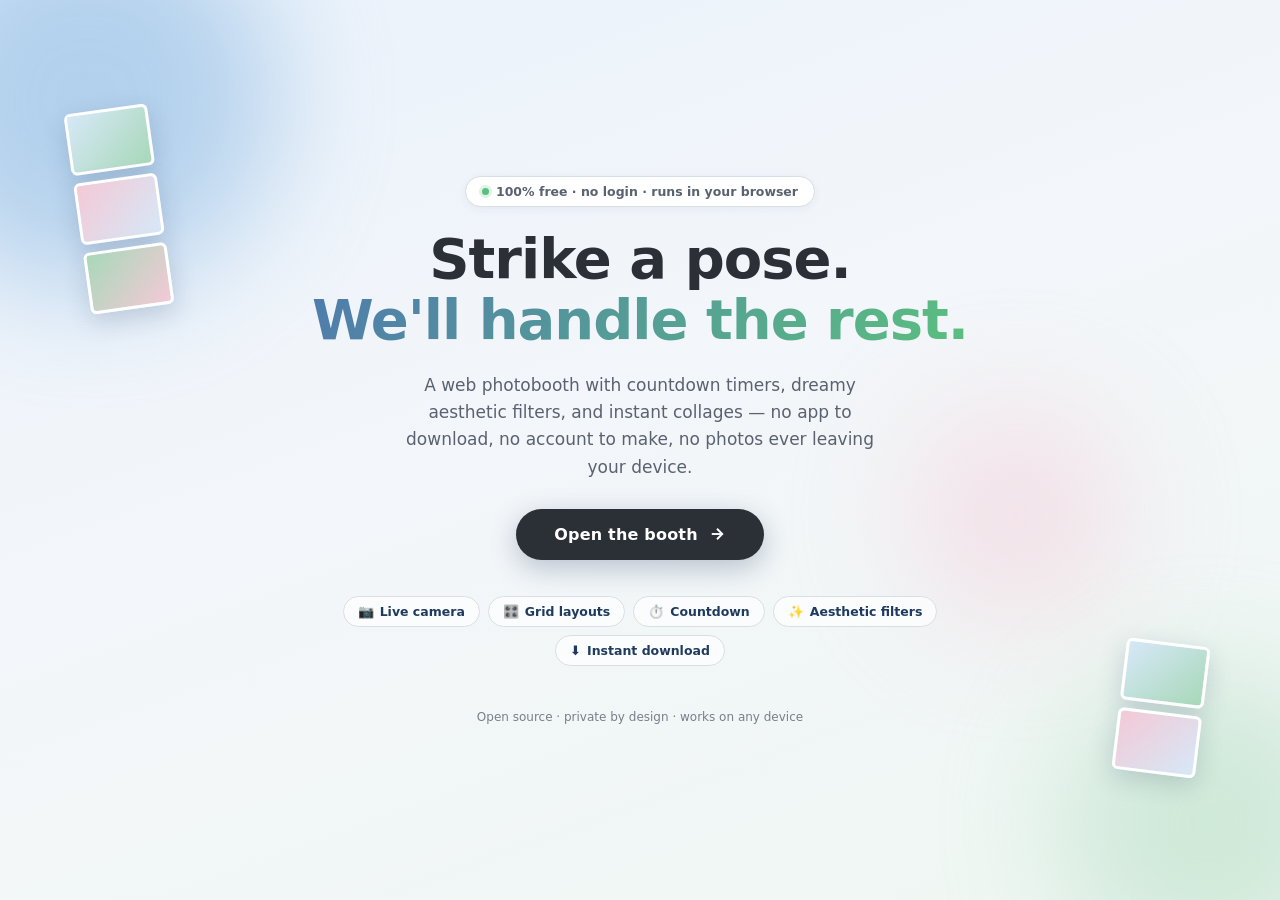
==== commit f48400d9: "Add files via upload" ====
--- a/index.html
+++ b/index.html
@@ -1,105 +1,80 @@
-<!DOCTYPE html>
-<html lang="en">
-<head>
-  <meta charset="UTF-8" />
-  <meta name="viewport" content="width=device-width, initial-scale=1.0" />
-  <title>Photobooth Web Simulator - Beta</title>
-  <link rel="stylesheet" href="style.css" />
-</head>
-<body>
-  <div class="app">
-
-    <div class="header">
-      <h1>Photobooth Web Simulator</h1>
-    </div>
-
-    <div class="main-layout">
-
-      <!-- Camera Section --> 
-      <div class="camera-section">
-        <div class="camera-wrap" id="cameraWrap">
-          <!--
-            #glCanvas  — WebGL canvas that renders the live filtered preview.
-            #video     — hidden; used only as a WebGL texture source.
-            #overlay-canvas — 2D canvas for emoji particle animation on top.
-          -->
-          <canvas id="glCanvas"></canvas>
-          <video id="video" autoplay playsinline muted style="display:none"></video>
-          <canvas id="overlay-canvas"></canvas>
-          <div class="countdown-overlay" id="countdown"></div>
-          <div class="flash-overlay" id="flash"></div>
-
-          <div class="camera-placeholder" id="placeholder">
-            <svg width="64" height="64" viewBox="0 0 24 24" fill="none" stroke="#a855f7" stroke-width="1.5" aria-hidden="true">
-              <path d="M23 19a2 2 0 0 1-2 2H3a2 2 0 0 1-2-2V8a2 2 0 0 1 2-2h4l2-3h6l2 3h4a2 2 0 0 1 2 2z"/>
-              <circle cx="12" cy="13" r="4"/>
-            </svg>
-            <p>Click "Start camera" to begin</p>
-            <button class="btn-capture" style="max-width:180px" id="btnStart">Start camera</button>
-          </div>
-        </div>
-
-        <div class="camera-bar" id="cameraBar">
-          <div class="shot-counter" id="shotCounter">0 / 4 photos</div>
-          <button class="btn-retake" id="btnRetake" disabled>Retake</button>
-          <button class="btn-capture" id="btnCapture" disabled> Start shooting</button>
-        </div>
-      </div>
-
-      <!-- Sidebar -->
-      <div class="sidebar">
-
-        <div class="panel">
-          <div class="panel-title">Layout</div>
-          <div class="layout-grid" id="layoutGrid"></div>
-        </div>
-
-        <div class="panel">
-          <div class="panel-title">Timer</div>
-          <div class="timer-btns" id="timerBtns"></div>
-        </div>
-
-        <div class="panel panel-filters">
-          <div class="panel-title">Filter</div>
-          <div class="filter-scroll" id="filterGrid"></div>
-        </div>
-
-      </div>
-    </div>
-
-    <!-- Processing toast — shown during heavy WebGL operations -->
-    <div class="processing-toast" id="processingToast">
-      <span class="processing-spinner"></span>
-      <span id="processingMsg">Applying filter…</span>
-    </div>
-
-    <!-- Collage Preview -->
-    <div class="strip-section">
-      <div class="strip-header">
-        <span class="strip-title">Your Photos</span>
-        <div class="strip-actions">
-          <button class="btn-clear" id="btnClear">Clear</button>
-          <button class="btn-download" id="btnDownload">
-            <svg width="14" height="14" viewBox="0 0 24 24" fill="none" stroke="currentColor" stroke-width="2.5" aria-hidden="true">
-              <path d="M21 15v4a2 2 0 0 1-2 2H5a2 2 0 0 1-2-2v-4"/>
-              <polyline points="7 10 12 15 17 10"/>
-              <line x1="12" y1="15" x2="12" y2="3"/>
-            </svg>
-            Download
-          </button>
-        </div>
-      </div>
-      <div id="collagePreview"></div>
-    </div>
-
-  </div>
-
-  <!-- Hidden 2D canvas for final collage export -->
-  <canvas id="final-canvas" style="display:none"></canvas>
-
-  <!-- filters.js defines AESTHETIC_FILTERS and the WebGL engine -->
-  <script src="filters.js"></script>
-  <!-- script.js handles camera, capture flow, UI, collage, download -->
-  <script src="script.js"></script>
-</body>
+<!DOCTYPE html>
+<html lang="en">
+<head>
+  <meta charset="UTF-8" />
+  <meta name="viewport" content="width=device-width, initial-scale=1.0, viewport-fit=cover" />
+  <title>Photobooth — Strike a Pose</title>
+  <link rel="stylesheet" href="index.css" />
+</head>
+<body>
+
+  <div class="landing">
+
+    <!-- Floating decorative blobs -->
+    <div class="blob blob-1"></div>
+    <div class="blob blob-2"></div>
+    <div class="blob blob-3"></div>
+
+    <!-- Floating camera-strip mockups -->
+    <div class="float-strip strip-left" aria-hidden="true">
+      <div class="mini-frame"></div>
+      <div class="mini-frame"></div>
+      <div class="mini-frame"></div>
+    </div>
+    <div class="float-strip strip-right" aria-hidden="true">
+      <div class="mini-frame"></div>
+      <div class="mini-frame"></div>
+    </div>
+
+    <main class="hero">
+      <div class="badge">
+        <span class="badge-dot"></span>
+        100% free &middot; no login &middot; runs in your browser
+      </div>
+
+      <h1 class="hero-title">
+        Strike a pose.<br />
+        <span class="hero-title-accent">We'll handle the rest.</span>
+      </h1>
+
+      <p class="hero-sub">
+        A web photobooth with countdown timers, dreamy aesthetic filters,
+        and instant collages — no app to download, no account to make,
+        no photos ever leaving your device.
+      </p>
+
+      <a href="app.html" class="btn-enter">
+        <span>Open the booth</span>
+        <svg width="18" height="18" viewBox="0 0 24 24" fill="none" stroke="currentColor" stroke-width="2.5">
+          <line x1="5" y1="12" x2="19" y2="12"/>
+          <polyline points="12 5 19 12 12 19"/>
+        </svg>
+      </a>
+
+      <div class="feature-row">
+        <div class="feature-pill">
+          <span class="feature-icon">📷</span> Live camera
+        </div>
+        <div class="feature-pill">
+          <span class="feature-icon">🎛️</span> Grid layouts
+        </div>
+        <div class="feature-pill">
+          <span class="feature-icon">⏱️</span> Countdown
+        </div>
+        <div class="feature-pill">
+          <span class="feature-icon">✨</span> Aesthetic filters
+        </div>
+        <div class="feature-pill">
+          <span class="feature-icon">⬇️</span> Instant download
+        </div>
+      </div>
+    </main>
+
+    <footer class="landing-footer">
+      <span>Open source &middot; private by design &middot; works on any device</span>
+    </footer>
+
+  </div>
+
+</body>
 </html>
--- a/index.css
+++ b/index.css
@@ -0,0 +1,278 @@
+/* ============================================
+   LANDING PAGE — landing.css
+   ============================================ */
+
+:root {
+  --sky-blue:        #6FA8DC;
+  --sky-blue-dark:   #4F7CAC;
+  --sky-blue-light:  #D6E8F7;
+  --navy:            #1F3A5F;
+  --cool-gray:       #D9DEE5;
+  --charcoal:        #2B2F36;
+  --text-secondary:  #5A6170;
+  --surface:         #FFFFFF;
+  --background:      #F3F6FA;
+}
+
+* { box-sizing: border-box; margin: 0; padding: 0; }
+
+html, body {
+  width: 100%;
+  min-height: 100vh;
+  overflow-x: hidden;
+}
+
+body {
+  font-family: 'Segoe UI', system-ui, sans-serif;
+  background: linear-gradient(160deg, #EAF2FB 0%, #F3F6FA 45%, #EFF7F2 100%);
+  color: var(--charcoal);
+}
+
+.landing {
+  position: relative;
+  min-height: 100vh;
+  display: flex;
+  flex-direction: column;
+  align-items: center;
+  justify-content: center;
+  padding: clamp(24px, 6vw, 64px) clamp(16px, 5vw, 40px);
+  overflow: hidden;
+}
+
+/* ── Decorative blobs ── */
+.blob {
+  position: absolute;
+  border-radius: 50%;
+  filter: blur(60px);
+  opacity: 0.45;
+  z-index: 0;
+  pointer-events: none;
+}
+
+.blob-1 {
+  width: clamp(180px, 30vw, 380px);
+  height: clamp(180px, 30vw, 380px);
+  background: var(--sky-blue);
+  top: -10%;
+  left: -8%;
+  animation: float-1 14s ease-in-out infinite;
+}
+
+.blob-2 {
+  width: clamp(150px, 24vw, 300px);
+  height: clamp(150px, 24vw, 300px);
+  background: #A8D8B9;
+  bottom: -8%;
+  right: -6%;
+  animation: float-2 16s ease-in-out infinite;
+}
+
+.blob-3 {
+  width: clamp(120px, 18vw, 220px);
+  height: clamp(120px, 18vw, 220px);
+  background: #F4C9D6;
+  top: 45%;
+  right: 12%;
+  animation: float-3 12s ease-in-out infinite;
+}
+
+@keyframes float-1 {
+  0%, 100% { transform: translate(0, 0); }
+  50%      { transform: translate(20px, 30px); }
+}
+@keyframes float-2 {
+  0%, 100% { transform: translate(0, 0); }
+  50%      { transform: translate(-25px, -20px); }
+}
+@keyframes float-3 {
+  0%, 100% { transform: translate(0, 0) scale(1); }
+  50%      { transform: translate(-15px, 25px) scale(1.08); }
+}
+
+/* ── Floating photo-strip mockups ── */
+.float-strip {
+  position: absolute;
+  display: flex;
+  flex-direction: column;
+  gap: 8px;
+  z-index: 1;
+  pointer-events: none;
+}
+
+.strip-left {
+  top: 12%;
+  left: clamp(2%, 6vw, 8%);
+  transform: rotate(-8deg);
+  animation: drift-a 9s ease-in-out infinite;
+}
+
+.strip-right {
+  bottom: 14%;
+  right: clamp(2%, 6vw, 9%);
+  transform: rotate(7deg);
+  animation: drift-b 10s ease-in-out infinite;
+}
+
+@keyframes drift-a {
+  0%, 100% { transform: rotate(-8deg) translateY(0); }
+  50%      { transform: rotate(-8deg) translateY(-14px); }
+}
+@keyframes drift-b {
+  0%, 100% { transform: rotate(7deg) translateY(0); }
+  50%      { transform: rotate(7deg) translateY(12px); }
+}
+
+.mini-frame {
+  width: clamp(46px, 7vw, 84px);
+  height: clamp(34px, 5vw, 62px);
+  background: var(--surface);
+  border-radius: 6px;
+  box-shadow: 0 8px 24px rgba(31, 58, 95, 0.18);
+  border: 3px solid var(--surface);
+}
+
+.mini-frame:nth-child(1) { background: linear-gradient(135deg, #D6E8F7, #A8D8B9); }
+.mini-frame:nth-child(2) { background: linear-gradient(135deg, #F4C9D6, #D6E8F7); }
+.mini-frame:nth-child(3) { background: linear-gradient(135deg, #A8D8B9, #F4C9D6); }
+
+/* ── Hero content ── */
+.hero {
+  position: relative;
+  z-index: 2;
+  max-width: 640px;
+  width: 100%;
+  display: flex;
+  flex-direction: column;
+  align-items: center;
+  text-align: center;
+  gap: clamp(16px, 3vw, 22px);
+}
+
+.badge {
+  display: inline-flex;
+  align-items: center;
+  gap: 7px;
+  padding: 7px 16px;
+  background: var(--surface);
+  border: 1px solid var(--cool-gray);
+  border-radius: 50px;
+  font-size: clamp(11px, 2vw, 12.5px);
+  font-weight: 600;
+  color: var(--text-secondary);
+  box-shadow: 0 2px 10px rgba(31, 58, 95, 0.06);
+}
+
+.badge-dot {
+  width: 7px;
+  height: 7px;
+  border-radius: 50%;
+  background: #5BBF7F;
+  box-shadow: 0 0 0 3px rgba(91, 191, 127, 0.2);
+}
+
+.hero-title {
+  font-size: clamp(32px, 7vw, 56px);
+  font-weight: 800;
+  line-height: 1.08;
+  letter-spacing: -1px;
+  color: var(--charcoal);
+}
+
+.hero-title-accent {
+  background: linear-gradient(120deg, var(--sky-blue-dark), #5BBF7F);
+  -webkit-background-clip: text;
+  -webkit-text-fill-color: transparent;
+  background-clip: text;
+}
+
+.hero-sub {
+  font-size: clamp(14px, 2.4vw, 17px);
+  line-height: 1.6;
+  color: var(--text-secondary);
+  max-width: 480px;
+}
+
+/* ── CTA Button ── */
+.btn-enter {
+  display: inline-flex;
+  align-items: center;
+  gap: 10px;
+  padding: clamp(13px, 2.5vw, 16px) clamp(26px, 5vw, 38px);
+  margin-top: 6px;
+  background: var(--charcoal);
+  color: #fff;
+  text-decoration: none;
+  border-radius: 50px;
+  font-size: clamp(14px, 2.2vw, 16px);
+  font-weight: 700;
+  letter-spacing: 0.2px;
+  box-shadow: 0 8px 28px rgba(31, 58, 95, 0.28);
+  transition: transform 0.18s ease, box-shadow 0.18s ease, background 0.18s ease;
+}
+
+.btn-enter:hover {
+  background: var(--sky-blue-dark);
+  transform: translateY(-2px) scale(1.02);
+  box-shadow: 0 12px 32px rgba(79, 124, 172, 0.4);
+}
+
+.btn-enter:active { transform: scale(0.97); }
+
+.btn-enter svg {
+  transition: transform 0.18s ease;
+}
+
+.btn-enter:hover svg {
+  transform: translateX(3px);
+}
+
+/* ── Feature pills ── */
+.feature-row {
+  display: flex;
+  flex-wrap: wrap;
+  justify-content: center;
+  gap: 8px;
+  margin-top: clamp(8px, 2vw, 14px);
+}
+
+.feature-pill {
+  display: inline-flex;
+  align-items: center;
+  gap: 6px;
+  padding: 7px 14px;
+  background: rgba(255, 255, 255, 0.7);
+  border: 1px solid var(--cool-gray);
+  border-radius: 50px;
+  font-size: clamp(11px, 1.8vw, 12.5px);
+  font-weight: 600;
+  color: var(--navy);
+  backdrop-filter: blur(4px);
+}
+
+.feature-icon { font-size: 13px; }
+
+/* ── Footer ── */
+.landing-footer {
+  position: relative;
+  z-index: 2;
+  margin-top: clamp(28px, 5vw, 44px);
+  font-size: clamp(10.5px, 1.6vw, 12px);
+  color: var(--text-secondary);
+  text-align: center;
+  opacity: 0.8;
+}
+
+/* ── Responsive tweaks ── */
+@media (max-width: 480px) {
+  .float-strip { display: none; }   /* hide on very small screens to avoid clutter */
+  .hero-title  { letter-spacing: -0.5px; }
+}
+
+@media (min-width: 1100px) {
+  .hero { max-width: 720px; }
+}
+
+/* Respect reduced motion preference */
+@media (prefers-reduced-motion: reduce) {
+  .blob, .float-strip { animation: none; }
+}
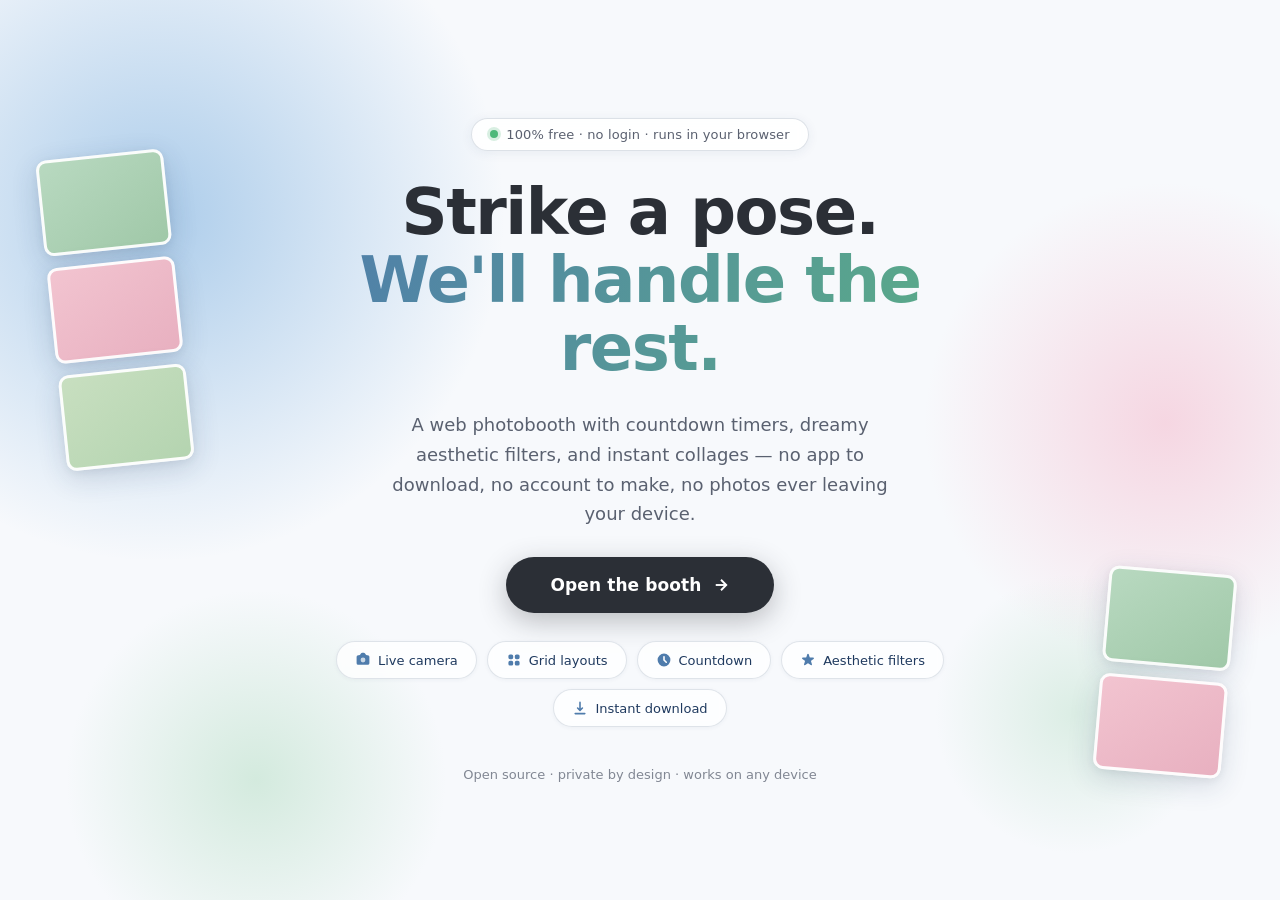
==== commit 02a8c898: "Add files via upload" ====
--- a/index.html
+++ b/index.html
@@ -10,23 +10,27 @@
 
   <div class="landing">
 
-    <!-- Floating decorative blobs -->
-    <div class="blob blob-1"></div>
-    <div class="blob blob-2"></div>
-    <div class="blob blob-3"></div>
+    <!-- Gradient mesh blobs: blue top-left, pink right, sage green bottom corners -->
+    <div class="blob blob-blue"></div>
+    <div class="blob blob-pink"></div>
+    <div class="blob blob-green"></div>
+    <div class="blob blob-green-br"></div>
 
-    <!-- Floating camera-strip mockups -->
+    <!-- Left floating photo strip — 3 stacked cards -->
     <div class="float-strip strip-left" aria-hidden="true">
-      <div class="mini-frame"></div>
-      <div class="mini-frame"></div>
-      <div class="mini-frame"></div>
+      <div class="mini-frame frame-green"></div>
+      <div class="mini-frame frame-pink"></div>
+      <div class="mini-frame frame-green2"></div>
     </div>
+
+    <!-- Right floating photo strip — 2 cards, bottom-right -->
     <div class="float-strip strip-right" aria-hidden="true">
-      <div class="mini-frame"></div>
-      <div class="mini-frame"></div>
+      <div class="mini-frame frame-green3"></div>
+      <div class="mini-frame frame-pink2"></div>
     </div>
 
     <main class="hero">
+
       <div class="badge">
         <span class="badge-dot"></span>
         100% free &middot; no login &middot; runs in your browser
@@ -45,7 +49,7 @@
 
       <a href="app.html" class="btn-enter">
         <span>Open the booth</span>
-        <svg width="18" height="18" viewBox="0 0 24 24" fill="none" stroke="currentColor" stroke-width="2.5">
+        <svg width="18" height="18" viewBox="0 0 24 24" fill="none" stroke="currentColor" stroke-width="2.5" aria-hidden="true">
           <line x1="5" y1="12" x2="19" y2="12"/>
           <polyline points="12 5 19 12 12 19"/>
         </svg>
@@ -53,21 +57,38 @@
 
       <div class="feature-row">
         <div class="feature-pill">
-          <span class="feature-icon">📷</span> Live camera
+          <svg class="pill-icon" viewBox="0 0 20 20" fill="currentColor" aria-hidden="true">
+            <path d="M2 6a2 2 0 012-2h.93a2 2 0 001.664-.89l.812-1.22A2 2 0 019.07 1h1.86a2 2 0 011.664.89l.812 1.22A2 2 0 0015.07 4H16a2 2 0 012 2v8a2 2 0 01-2 2H4a2 2 0 01-2-2V6z"/>
+            <path d="M10 13a3 3 0 100-6 3 3 0 000 6z" fill="white" opacity="0.7"/>
+          </svg>
+          Live camera
         </div>
         <div class="feature-pill">
-          <span class="feature-icon">🎛️</span> Grid layouts
+          <svg class="pill-icon" viewBox="0 0 20 20" fill="currentColor" aria-hidden="true">
+            <path d="M5 3a2 2 0 00-2 2v2a2 2 0 002 2h2a2 2 0 002-2V5a2 2 0 00-2-2H5zM5 11a2 2 0 00-2 2v2a2 2 0 002 2h2a2 2 0 002-2v-2a2 2 0 00-2-2H5zM11 5a2 2 0 012-2h2a2 2 0 012 2v2a2 2 0 01-2 2h-2a2 2 0 01-2-2V5zM11 13a2 2 0 012-2h2a2 2 0 012 2v2a2 2 0 01-2 2h-2a2 2 0 01-2-2v-2z"/>
+          </svg>
+          Grid layouts
         </div>
         <div class="feature-pill">
-          <span class="feature-icon">⏱️</span> Countdown
+          <svg class="pill-icon" viewBox="0 0 20 20" fill="currentColor" aria-hidden="true">
+            <path fill-rule="evenodd" d="M10 18a8 8 0 100-16 8 8 0 000 16zm1-12a1 1 0 10-2 0v4a1 1 0 00.293.707l2.828 2.829a1 1 0 101.415-1.415L11 9.586V6z" clip-rule="evenodd"/>
+          </svg>
+          Countdown
         </div>
         <div class="feature-pill">
-          <span class="feature-icon">✨</span> Aesthetic filters
+          <svg class="pill-icon" viewBox="0 0 20 20" fill="currentColor" aria-hidden="true">
+            <path d="M9.049 2.927c.3-.921 1.603-.921 1.902 0l1.07 3.292a1 1 0 00.95.69h3.462c.969 0 1.371 1.24.588 1.81l-2.8 2.034a1 1 0 00-.364 1.118l1.07 3.292c.3.921-.755 1.688-1.54 1.118l-2.8-2.034a1 1 0 00-1.175 0l-2.8 2.034c-.784.57-1.838-.197-1.539-1.118l1.07-3.292a1 1 0 00-.364-1.118L2.98 8.72c-.783-.57-.38-1.81.588-1.81h3.461a1 1 0 00.951-.69l1.07-3.292z"/>
+          </svg>
+          Aesthetic filters
         </div>
         <div class="feature-pill">
-          <span class="feature-icon">⬇️</span> Instant download
+          <svg class="pill-icon" viewBox="0 0 20 20" fill="currentColor" aria-hidden="true">
+            <path fill-rule="evenodd" d="M3 17a1 1 0 011-1h12a1 1 0 110 2H4a1 1 0 01-1-1zm3.293-7.707a1 1 0 011.414 0L9 10.586V3a1 1 0 112 0v7.586l1.293-1.293a1 1 0 111.414 1.414l-3 3a1 1 0 01-1.414 0l-3-3a1 1 0 010-1.414z" clip-rule="evenodd"/>
+          </svg>
+          Instant download
         </div>
       </div>
+
     </main>
 
     <footer class="landing-footer">
--- a/index.css
+++ b/index.css
@@ -1,20 +1,21 @@
 /* ============================================
-   LANDING PAGE — landing.css
+   LANDING PAGE — index.css
+   Pixel-matched to photobooth-web-simulator screenshot
    ============================================ */
 
 :root {
-  --sky-blue:        #6FA8DC;
-  --sky-blue-dark:   #4F7CAC;
-  --sky-blue-light:  #D6E8F7;
-  --navy:            #1F3A5F;
-  --cool-gray:       #D9DEE5;
-  --charcoal:        #2B2F36;
-  --text-secondary:  #5A6170;
-  --surface:         #FFFFFF;
-  --background:      #F3F6FA;
-}
-
-* { box-sizing: border-box; margin: 0; padding: 0; }
+  --sky-blue:       #6FA8DC;
+  --sky-blue-dark:  #4F7CAC;
+  --sky-blue-light: #D6E8F7;
+  --navy:           #1F3A5F;
+  --cool-gray:      #D9DEE5;
+  --charcoal:       #2B2F36;
+  --text-secondary: #5A6170;
+  --surface:        #FFFFFF;
+}
+
+/* ── Reset ── */
+*, *::before, *::after { box-sizing: border-box; margin: 0; padding: 0; }
 
 html, body {
   width: 100%;
@@ -23,256 +24,307 @@
 }
 
 body {
-  font-family: 'Segoe UI', system-ui, sans-serif;
-  background: linear-gradient(160deg, #EAF2FB 0%, #F3F6FA 45%, #EFF7F2 100%);
+  font-family: 'Segoe UI', system-ui, -apple-system, sans-serif;
+  /* Clean near-white base — blobs create all the color */
+  background: #F7F9FC;
   color: var(--charcoal);
 }
 
+/* ── Full-screen wrapper ── */
 .landing {
   position: relative;
   min-height: 100vh;
+  width: 100%;
   display: flex;
   flex-direction: column;
   align-items: center;
   justify-content: center;
-  padding: clamp(24px, 6vw, 64px) clamp(16px, 5vw, 40px);
+  padding: clamp(32px, 8vw, 80px) clamp(20px, 5vw, 48px);
   overflow: hidden;
 }
 
-/* ── Decorative blobs ── */
+/* ────────────────────────────────────────────
+   GRADIENT MESH BLOBS
+   Matches screenshot: large blue top-left,
+   soft pink right, sage green bottom corners
+   ──────────────────────────────────────────── */
 .blob {
   position: absolute;
   border-radius: 50%;
-  filter: blur(60px);
-  opacity: 0.45;
+  pointer-events: none;
   z-index: 0;
-  pointer-events: none;
-}
-
-.blob-1 {
-  width: clamp(180px, 30vw, 380px);
-  height: clamp(180px, 30vw, 380px);
-  background: var(--sky-blue);
-  top: -10%;
-  left: -8%;
-  animation: float-1 14s ease-in-out infinite;
-}
-
-.blob-2 {
-  width: clamp(150px, 24vw, 300px);
-  height: clamp(150px, 24vw, 300px);
-  background: #A8D8B9;
+}
+
+/* Large soft blue — fills top-left quarter */
+.blob-blue {
+  width: clamp(300px, 55vw, 700px);
+  height: clamp(300px, 55vw, 700px);
+  background: radial-gradient(circle, rgba(111,168,220,0.55) 0%, rgba(111,168,220,0) 70%);
+  top: -15%;
+  left: -15%;
+  animation: drift-blue 18s ease-in-out infinite;
+}
+
+/* Soft pink — centre-right */
+.blob-pink {
+  width: clamp(220px, 38vw, 520px);
+  height: clamp(220px, 38vw, 520px);
+  background: radial-gradient(circle, rgba(244,180,200,0.50) 0%, rgba(244,180,200,0) 70%);
+  top: 20%;
+  right: -10%;
+  animation: drift-pink 20s ease-in-out infinite;
+}
+
+/* Sage green — bottom-left */
+.blob-green {
+  width: clamp(180px, 30vw, 420px);
+  height: clamp(180px, 30vw, 420px);
+  background: radial-gradient(circle, rgba(168,216,185,0.45) 0%, rgba(168,216,185,0) 70%);
   bottom: -8%;
-  right: -6%;
-  animation: float-2 16s ease-in-out infinite;
-}
-
-.blob-3 {
-  width: clamp(120px, 18vw, 220px);
-  height: clamp(120px, 18vw, 220px);
-  background: #F4C9D6;
-  top: 45%;
-  right: 12%;
-  animation: float-3 12s ease-in-out infinite;
-}
-
-@keyframes float-1 {
+  left: 5%;
+  animation: drift-green 22s ease-in-out infinite;
+}
+
+/* Subtle green — bottom-right accent */
+.blob-green-br {
+  width: clamp(150px, 22vw, 300px);
+  height: clamp(150px, 22vw, 300px);
+  background: radial-gradient(circle, rgba(168,216,185,0.35) 0%, rgba(168,216,185,0) 70%);
+  bottom: 5%;
+  right: 5%;
+  animation: drift-green-br 16s ease-in-out infinite;
+}
+
+@keyframes drift-blue {
   0%, 100% { transform: translate(0, 0); }
-  50%      { transform: translate(20px, 30px); }
-}
-@keyframes float-2 {
+  33%       { transform: translate(30px, 20px); }
+  66%       { transform: translate(-15px, 35px); }
+}
+@keyframes drift-pink {
   0%, 100% { transform: translate(0, 0); }
-  50%      { transform: translate(-25px, -20px); }
-}
-@keyframes float-3 {
+  50%       { transform: translate(-30px, -25px); }
+}
+@keyframes drift-green {
+  0%, 100% { transform: translate(0, 0); }
+  50%       { transform: translate(20px, -18px); }
+}
+@keyframes drift-green-br {
   0%, 100% { transform: translate(0, 0) scale(1); }
-  50%      { transform: translate(-15px, 25px) scale(1.08); }
-}
-
-/* ── Floating photo-strip mockups ── */
+  50%       { transform: translate(-20px, -15px) scale(1.1); }
+}
+
+/* ────────────────────────────────────────────
+   FLOATING PHOTO CARDS
+   Left: 3 stacked, slight left tilt
+   Right: 2 stacked, bottom-right corner
+   ──────────────────────────────────────────── */
 .float-strip {
   position: absolute;
   display: flex;
   flex-direction: column;
-  gap: 8px;
+  gap: clamp(6px, 1.2vw, 12px);
   z-index: 1;
   pointer-events: none;
 }
 
 .strip-left {
-  top: 12%;
-  left: clamp(2%, 6vw, 8%);
-  transform: rotate(-8deg);
-  animation: drift-a 9s ease-in-out infinite;
+  top: clamp(8%, 12vw, 18%);
+  left: clamp(16px, 4vw, 60px);
+  transform: rotate(-6deg);
+  animation: drift-left 11s ease-in-out infinite;
 }
 
 .strip-right {
-  bottom: 14%;
-  right: clamp(2%, 6vw, 9%);
-  transform: rotate(7deg);
-  animation: drift-b 10s ease-in-out infinite;
-}
-
-@keyframes drift-a {
-  0%, 100% { transform: rotate(-8deg) translateY(0); }
-  50%      { transform: rotate(-8deg) translateY(-14px); }
-}
-@keyframes drift-b {
-  0%, 100% { transform: rotate(7deg) translateY(0); }
-  50%      { transform: rotate(7deg) translateY(12px); }
-}
-
+  bottom: clamp(8%, 10vw, 14%);
+  right: clamp(16px, 4vw, 60px);
+  transform: rotate(5deg);
+  animation: drift-right 13s ease-in-out infinite;
+}
+
+@keyframes drift-left {
+  0%, 100% { transform: rotate(-6deg) translateY(0px); }
+  50%       { transform: rotate(-6deg) translateY(-16px); }
+}
+@keyframes drift-right {
+  0%, 100% { transform: rotate(5deg) translateY(0px); }
+  50%       { transform: rotate(5deg) translateY(14px); }
+}
+
+/* Photo card base */
 .mini-frame {
-  width: clamp(46px, 7vw, 84px);
-  height: clamp(34px, 5vw, 62px);
-  background: var(--surface);
-  border-radius: 6px;
-  box-shadow: 0 8px 24px rgba(31, 58, 95, 0.18);
-  border: 3px solid var(--surface);
-}
-
-.mini-frame:nth-child(1) { background: linear-gradient(135deg, #D6E8F7, #A8D8B9); }
-.mini-frame:nth-child(2) { background: linear-gradient(135deg, #F4C9D6, #D6E8F7); }
-.mini-frame:nth-child(3) { background: linear-gradient(135deg, #A8D8B9, #F4C9D6); }
-
-/* ── Hero content ── */
+  width: clamp(70px, 10vw, 128px);
+  height: clamp(52px, 7.5vw, 96px);
+  border-radius: clamp(6px, 1vw, 10px);
+  border: 3px solid rgba(255, 255, 255, 0.95);
+  box-shadow: 0 8px 28px rgba(31, 58, 95, 0.16), 0 2px 8px rgba(0,0,0,0.06);
+}
+
+/* Individual card gradient fills — matches screenshot colours */
+.frame-green  { background: linear-gradient(145deg, #B8D9C0, #A0C8A8); }
+.frame-pink   { background: linear-gradient(145deg, #F2C4D0, #E8B0C0); }
+.frame-green2 { background: linear-gradient(145deg, #C8DFC0, #B4D4B0); }
+.frame-green3 { background: linear-gradient(145deg, #B8D9C0, #A0C8A8); }
+.frame-pink2  { background: linear-gradient(145deg, #F2C4D0, #E8B0C0); }
+
+/* ────────────────────────────────────────────
+   HERO CONTENT
+   ──────────────────────────────────────────── */
 .hero {
   position: relative;
   z-index: 2;
-  max-width: 640px;
+  max-width: clamp(460px, 60vw, 720px);
   width: 100%;
   display: flex;
   flex-direction: column;
   align-items: center;
   text-align: center;
-  gap: clamp(16px, 3vw, 22px);
-}
-
+  gap: clamp(18px, 3.2vw, 28px);
+}
+
+/* ── Status badge ── */
 .badge {
   display: inline-flex;
   align-items: center;
-  gap: 7px;
-  padding: 7px 16px;
-  background: var(--surface);
-  border: 1px solid var(--cool-gray);
+  gap: 8px;
+  padding: 8px 18px;
+  background: rgba(255, 255, 255, 0.88);
+  border: 1px solid rgba(217, 222, 229, 0.9);
   border-radius: 50px;
-  font-size: clamp(11px, 2vw, 12.5px);
-  font-weight: 600;
+  font-size: clamp(11px, 1.6vw, 13px);
+  font-weight: 500;
   color: var(--text-secondary);
-  box-shadow: 0 2px 10px rgba(31, 58, 95, 0.06);
+  box-shadow: 0 2px 12px rgba(31, 58, 95, 0.07);
+  backdrop-filter: blur(6px);
+  -webkit-backdrop-filter: blur(6px);
+  letter-spacing: 0.01em;
 }
 
 .badge-dot {
-  width: 7px;
-  height: 7px;
+  width: 8px;
+  height: 8px;
   border-radius: 50%;
-  background: #5BBF7F;
-  box-shadow: 0 0 0 3px rgba(91, 191, 127, 0.2);
-}
-
+  background: #4DB87A;
+  box-shadow: 0 0 0 3px rgba(77, 184, 122, 0.22);
+  flex-shrink: 0;
+}
+
+/* ── Main headline ── */
 .hero-title {
-  font-size: clamp(32px, 7vw, 56px);
+  font-size: clamp(36px, 7.5vw, 64px);
   font-weight: 800;
-  line-height: 1.08;
-  letter-spacing: -1px;
+  line-height: 1.06;
+  letter-spacing: -1.5px;
   color: var(--charcoal);
 }
 
+/* "We'll handle the rest." — blue-to-green gradient, matches screenshot */
 .hero-title-accent {
-  background: linear-gradient(120deg, var(--sky-blue-dark), #5BBF7F);
+  display: block;
+  background: linear-gradient(110deg, #4F7CAC 0%, #5BAF85 100%);
   -webkit-background-clip: text;
   -webkit-text-fill-color: transparent;
   background-clip: text;
 }
 
+/* ── Subtext ── */
 .hero-sub {
-  font-size: clamp(14px, 2.4vw, 17px);
-  line-height: 1.6;
+  font-size: clamp(15px, 2.2vw, 18px);
+  line-height: 1.65;
   color: var(--text-secondary);
-  max-width: 480px;
-}
-
-/* ── CTA Button ── */
+  max-width: 520px;
+}
+
+/* ── CTA button — solid dark pill matching screenshot exactly ── */
 .btn-enter {
   display: inline-flex;
   align-items: center;
   gap: 10px;
-  padding: clamp(13px, 2.5vw, 16px) clamp(26px, 5vw, 38px);
-  margin-top: 6px;
+  padding: clamp(14px, 2.4vw, 18px) clamp(30px, 5vw, 44px);
   background: var(--charcoal);
   color: #fff;
   text-decoration: none;
   border-radius: 50px;
-  font-size: clamp(14px, 2.2vw, 16px);
+  font-size: clamp(15px, 2vw, 17px);
   font-weight: 700;
-  letter-spacing: 0.2px;
-  box-shadow: 0 8px 28px rgba(31, 58, 95, 0.28);
+  letter-spacing: 0.1px;
+  box-shadow: 0 8px 28px rgba(43, 47, 54, 0.30);
   transition: transform 0.18s ease, box-shadow 0.18s ease, background 0.18s ease;
 }
 
 .btn-enter:hover {
-  background: var(--sky-blue-dark);
+  background: #1a1e24;
   transform: translateY(-2px) scale(1.02);
-  box-shadow: 0 12px 32px rgba(79, 124, 172, 0.4);
+  box-shadow: 0 14px 36px rgba(43, 47, 54, 0.38);
 }
 
 .btn-enter:active { transform: scale(0.97); }
 
-.btn-enter svg {
-  transition: transform 0.18s ease;
-}
-
-.btn-enter:hover svg {
-  transform: translateX(3px);
-}
+.btn-enter svg { transition: transform 0.18s ease; flex-shrink: 0; }
+.btn-enter:hover svg { transform: translateX(4px); }
 
 /* ── Feature pills ── */
 .feature-row {
   display: flex;
   flex-wrap: wrap;
   justify-content: center;
-  gap: 8px;
-  margin-top: clamp(8px, 2vw, 14px);
+  gap: clamp(6px, 1.2vw, 10px);
 }
 
 .feature-pill {
   display: inline-flex;
   align-items: center;
-  gap: 6px;
-  padding: 7px 14px;
-  background: rgba(255, 255, 255, 0.7);
-  border: 1px solid var(--cool-gray);
+  gap: 7px;
+  padding: clamp(7px, 1.2vw, 10px) clamp(12px, 2vw, 18px);
+  background: rgba(255, 255, 255, 0.78);
+  border: 1px solid rgba(217, 222, 229, 0.85);
   border-radius: 50px;
-  font-size: clamp(11px, 1.8vw, 12.5px);
-  font-weight: 600;
+  font-size: clamp(11.5px, 1.6vw, 13px);
+  font-weight: 500;
   color: var(--navy);
-  backdrop-filter: blur(4px);
-}
-
-.feature-icon { font-size: 13px; }
+  backdrop-filter: blur(5px);
+  -webkit-backdrop-filter: blur(5px);
+  white-space: nowrap;
+  box-shadow: 0 1px 4px rgba(31, 58, 95, 0.05);
+}
+
+/* SVG icon inside each pill */
+.pill-icon {
+  width: clamp(13px, 1.8vw, 16px);
+  height: clamp(13px, 1.8vw, 16px);
+  color: var(--sky-blue-dark);
+  flex-shrink: 0;
+}
 
 /* ── Footer ── */
 .landing-footer {
   position: relative;
   z-index: 2;
-  margin-top: clamp(28px, 5vw, 44px);
-  font-size: clamp(10.5px, 1.6vw, 12px);
+  margin-top: clamp(24px, 4vw, 40px);
+  font-size: clamp(11px, 1.5vw, 13px);
   color: var(--text-secondary);
   text-align: center;
-  opacity: 0.8;
-}
-
-/* ── Responsive tweaks ── */
+  opacity: 0.75;
+}
+
+/* ────────────────────────────────────────────
+   RESPONSIVE
+   ──────────────────────────────────────────── */
+
+/* Small phones — hide side strips to avoid crowding */
 @media (max-width: 480px) {
-  .float-strip { display: none; }   /* hide on very small screens to avoid clutter */
-  .hero-title  { letter-spacing: -0.5px; }
-}
-
-@media (min-width: 1100px) {
-  .hero { max-width: 720px; }
-}
-
-/* Respect reduced motion preference */
+  .float-strip  { display: none; }
+  .hero-title   { letter-spacing: -0.8px; }
+  .hero         { gap: 16px; }
+  .hero-sub     { font-size: 15px; }
+}
+
+/* Tablets — strips visible but tighter to edge */
+@media (min-width: 481px) and (max-width: 768px) {
+  .strip-left  { left: 10px; }
+  .strip-right { right: 10px; }
+}
+
+/* Reduce motion for accessibility */
 @media (prefers-reduced-motion: reduce) {
-  .blob, .float-strip { animation: none; }
+  .blob, .float-strip { animation: none !important; }
 }
